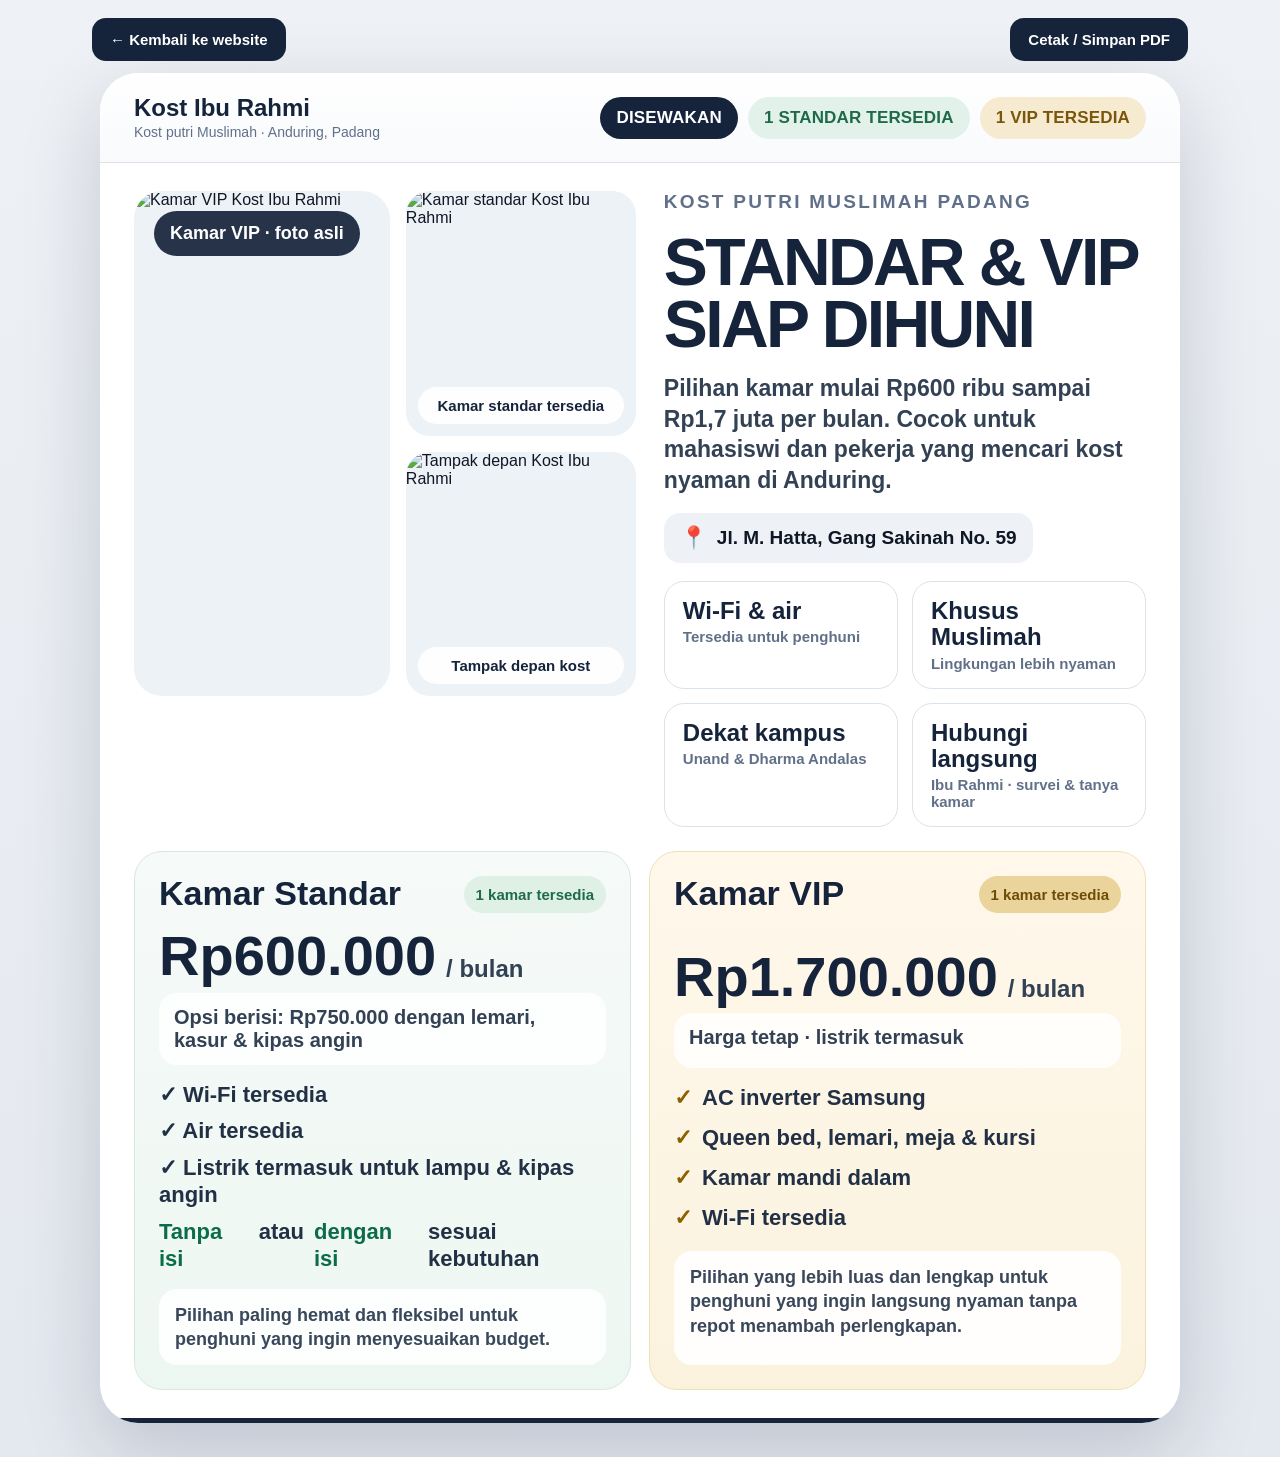
==== flyer-render.html @ 0074df2a "push" ====
<!doctype html>
<html lang="id">
<head>
  <meta charset="utf-8">
  <meta name="viewport" content="width=device-width,initial-scale=1">
  <title>Flyer Kost Ibu Rahmi | Kost Putri Muslimah Padang</title>
  <meta name="description" content="Flyer promosi Kost Ibu Rahmi di Anduring Padang. Tersedia 1 kamar standar mulai Rp600 ribu dan 1 kamar VIP Rp1,7 juta. Khusus putri Muslimah.">
  <meta name="robots" content="noindex,follow">
  <meta property="og:title" content="Kost Putri Muslimah Padang — Standar & VIP Tersedia">
  <meta property="og:description" content="1 kamar standar mulai Rp600 ribu dan 1 kamar VIP Rp1,7 juta. Hubungi Ibu Rahmi untuk survei.">
  <meta property="og:type" content="website">
  <meta property="og:image" content="https://kost.posnew.com/assets/images/og-kost-ibu-rahmi.jpg">
  <link rel="icon" href="file:///mnt/data/kostwork_updated/kostiburahmi-main/assets/images/favicon-32x32.png">
  <style>
    :root{--navy:#15233b;--navy2:#203457;--gold:#d9a441;--paper:#ffffff;--soft:#eef2f6;--muted:#617089;--line:#dce2ea;--green:#2d7d5b;--shadow:0 28px 80px rgba(21,35,59,.18)}
    *{box-sizing:border-box}body{margin:0;background:linear-gradient(180deg,#eef1f5 0%,#e4e8ef 100%);font-family:Inter,Arial,sans-serif;color:#0f1725}
    img{display:block;max-width:100%}.toolbar{max-width:1120px;margin:18px auto 12px;padding:0 12px;display:flex;justify-content:space-between;gap:12px}.toolbar a,.toolbar button{border:0;border-radius:14px;background:var(--navy);color:#fff;padding:13px 18px;font-weight:800;text-decoration:none;cursor:pointer;font-size:15px}.poster{width:min(1080px,calc(100vw - 24px));aspect-ratio:4/5;margin:0 auto 34px;background:var(--paper);border-radius:38px;overflow:hidden;box-shadow:var(--shadow);display:grid;grid-template-rows:auto 1fr auto}.topbar{display:flex;justify-content:space-between;align-items:center;padding:22px 34px;border-bottom:1px solid var(--line);background:linear-gradient(180deg,#fff 0%,#f8fafc 100%)}.topbar-brand strong,.topbar-brand small{display:block}.topbar-brand strong{font-size:24px;line-height:1.1;color:var(--navy)}.topbar-brand small{color:var(--muted);font-size:14px;margin-top:3px}.topbar-badges{display:flex;gap:10px;flex-wrap:wrap;justify-content:flex-end}.tag{padding:11px 16px;border-radius:999px;font-size:17px;font-weight:900;letter-spacing:.01em}.tag.dark{background:var(--navy);color:#fff}.tag.gold{background:#f6ead0;color:#7a560c}.tag.green{background:#e2f2eb;color:#1f6b49}.hero{padding:28px 34px 24px;display:grid;grid-template-columns:1.02fr .98fr;gap:28px;align-items:start}.photo-panel{display:grid;grid-template-columns:1fr 230px;gap:16px}.photo-main{position:relative;border-radius:28px;overflow:hidden;min-height:505px;background:#edf2f7}.photo-main img{width:100%;height:100%;object-fit:cover}.main-badge{position:absolute;left:20px;top:20px;background:rgba(21,35,59,.92);color:#fff;padding:12px 16px;border-radius:999px;font-size:18px;font-weight:900}.photo-side{display:grid;gap:16px}.photo-side figure{position:relative;border-radius:24px;overflow:hidden;min-height:244px;background:#edf2f7;margin:0}.photo-side img{width:100%;height:100%;object-fit:cover}.photo-side figcaption{position:absolute;left:12px;right:12px;bottom:12px;background:rgba(255,255,255,.94);border-radius:999px;padding:10px 12px;text-align:center;font-size:15px;font-weight:800;color:var(--navy)}.hero-copy{display:grid;gap:18px;align-content:start}.eyebrow{font-size:19px;font-weight:900;letter-spacing:.12em;color:var(--muted)}.title{font-size:66px;line-height:.94;letter-spacing:-.04em;color:var(--navy);margin:0}.lead{font-size:23px;line-height:1.32;margin:0;color:#334155;font-weight:700}.location{display:inline-flex;align-items:center;gap:10px;background:#eef2f6;border-radius:16px;padding:12px 16px;font-size:19px;font-weight:800;width:max-content}.location span{font-size:22px}.highlights{display:grid;grid-template-columns:repeat(2,minmax(0,1fr));gap:14px}.highlight{padding:16px 18px;border:1px solid var(--line);border-radius:20px;background:#fff}.highlight strong,.highlight small{display:block}.highlight strong{font-size:24px;line-height:1.1;color:var(--navy)}.highlight small{font-size:15px;color:var(--muted);margin-top:4px;font-weight:700}.rooms{padding:0 34px 28px;display:grid;grid-template-columns:1fr 1fr;gap:18px}.room-card{border-radius:28px;padding:24px;display:grid;gap:16px}.room-card.standard{background:linear-gradient(180deg,#f6faf8 0%,#edf7f2 100%);border:1px solid #d7e8dd}.room-card.vip{background:linear-gradient(180deg,#fff8eb 0%,#fbf2de 100%);border:1px solid #f0e0b4}.room-head{display:flex;justify-content:space-between;align-items:flex-start;gap:12px}.room-head h2{margin:0;font-size:34px;line-height:1;color:var(--navy)}.room-badge{padding:10px 12px;border-radius:999px;font-size:15px;font-weight:900}.room-card.standard .room-badge{background:#dff0e7;color:#1f6b49}.room-card.vip .room-badge{background:#ead49c;color:#6d4c06}.price-stack{display:grid;gap:10px}.price-main{display:flex;align-items:flex-end;gap:10px;flex-wrap:wrap}.price-main strong{font-size:56px;line-height:.95;color:var(--navy)}.price-main span{font-size:24px;font-weight:900;color:#334155}.price-sub{padding:13px 15px;border-radius:18px;background:rgba(255,255,255,.85);font-size:20px;font-weight:800;color:#334155}.room-list{display:grid;gap:9px}.room-list span{display:flex;gap:10px;font-size:22px;line-height:1.25;font-weight:700;color:#223045}.room-list b{color:#0b6d47}.room-list em{font-style:normal;color:#8b5e00}.room-note{padding:14px 16px;border-radius:18px;background:rgba(255,255,255,.9);font-size:18px;line-height:1.35;font-weight:700;color:#39475a}.footer{background:var(--navy);color:#fff;padding:22px 34px;display:grid;grid-template-columns:1.1fr .9fr;gap:18px;align-items:center}.footer-copy h3{margin:0 0 8px;font-size:34px;line-height:1}.footer-copy p{margin:0;color:#d6dce6;font-size:20px;line-height:1.35;font-weight:700}.contact-box{display:flex;justify-content:flex-end;align-items:center;gap:18px}.contact-box img{width:116px;height:116px;border-radius:18px;background:#fff;padding:8px}.contact-box strong,.contact-box small{display:block}.contact-box strong{font-size:42px;line-height:1;color:#fff}.contact-box small{font-size:18px;color:#d7deea;font-weight:700}.site{margin-top:6px;font-size:18px;color:#f1d38a;font-weight:800}@media (max-width:1100px){.poster{width:1080px;transform-origin:top left}.toolbar{padding:0 12px}}@media print{body{background:#fff}.toolbar{display:none}.poster{width:1080px;margin:0;border-radius:0;box-shadow:none}}
  </style>
</head>
<body>
  <div class="toolbar">
    <a href="file:///mnt/data/kostwork_updated/kostiburahmi-main/">← Kembali ke website</a>
    <button onclick="window.print()">Cetak / Simpan PDF</button>
  </div>

  <main class="poster">
    <section class="topbar">
      <div class="topbar-brand">
        <strong>Kost Ibu Rahmi</strong>
        <small>Kost putri Muslimah · Anduring, Padang</small>
      </div>
      <div class="topbar-badges">
        <span class="tag dark">DISEWAKAN</span>
        <span class="tag green">1 STANDAR TERSEDIA</span>
        <span class="tag gold">1 VIP TERSEDIA</span>
      </div>
    </section>

    <section>
      <div class="hero">
        <div class="photo-panel">
          <div class="photo-main">
            <img src="file:///mnt/data/kostwork_updated/kostiburahmi-main/assets/images/kamar-vip-baru-tempat-tidur-800.webp" alt="Kamar VIP Kost Ibu Rahmi">
            <span class="main-badge">Kamar VIP · foto asli</span>
          </div>
          <div class="photo-side">
            <figure>
              <img src="file:///mnt/data/kostwork_updated/kostiburahmi-main/assets/images/kamar-standar-baru-800.webp" alt="Kamar standar Kost Ibu Rahmi">
              <figcaption>Kamar standar tersedia</figcaption>
            </figure>
            <figure>
              <img src="file:///mnt/data/kostwork_updated/kostiburahmi-main/assets/images/kost-ibu-rahmi-tampak-depan-800.webp" alt="Tampak depan Kost Ibu Rahmi">
              <figcaption>Tampak depan kost</figcaption>
            </figure>
          </div>
        </div>

        <div class="hero-copy">
          <div class="eyebrow">KOST PUTRI MUSLIMAH PADANG</div>
          <h1 class="title">STANDAR & VIP<br>SIAP DIHUNI</h1>
          <p class="lead">Pilihan kamar mulai <strong>Rp600 ribu</strong> sampai <strong>Rp1,7 juta</strong> per bulan. Cocok untuk mahasiswi dan pekerja yang mencari kost nyaman di Anduring.</p>
          <div class="location"><span>📍</span>Jl. M. Hatta, Gang Sakinah No. 59</div>
          <div class="highlights">
            <div class="highlight"><strong>Wi-Fi & air</strong><small>Tersedia untuk penghuni</small></div>
            <div class="highlight"><strong>Khusus Muslimah</strong><small>Lingkungan lebih nyaman</small></div>
            <div class="highlight"><strong>Dekat kampus</strong><small>Unand & Dharma Andalas</small></div>
            <div class="highlight"><strong>Hubungi langsung</strong><small>Ibu Rahmi · survei & tanya kamar</small></div>
          </div>
        </div>
      </div>

      <div class="rooms">
        <article class="room-card standard">
          <div class="room-head">
            <h2>Kamar Standar</h2>
            <span class="room-badge">1 kamar tersedia</span>
          </div>
          <div class="price-stack">
            <div class="price-main"><strong>Rp600.000</strong><span>/ bulan</span></div>
            <div class="price-sub">Opsi berisi: <strong>Rp750.000</strong> dengan lemari, kasur & kipas angin</div>
          </div>
          <div class="room-list">
            <span>✓ Wi-Fi tersedia</span>
            <span>✓ Air tersedia</span>
            <span>✓ Listrik termasuk untuk lampu & kipas angin</span>
            <span><b>Tanpa isi</b> atau <b>dengan isi</b> sesuai kebutuhan</span>
          </div>
          <div class="room-note">Pilihan paling hemat dan fleksibel untuk penghuni yang ingin menyesuaikan budget.</div>
        </article>

        <article class="room-card vip">
          <div class="room-head">
            <h2>Kamar VIP</h2>
            <span class="room-badge">1 kamar tersedia</span>
          </div>
          <div class="price-stack">
            <div class="price-main"><strong>Rp1.700.000</strong><span>/ bulan</span></div>
            <div class="price-sub">Harga tetap · listrik termasuk</div>
          </div>
          <div class="room-list">
            <span><em>✓</em> AC inverter Samsung</span>
            <span><em>✓</em> Queen bed, lemari, meja & kursi</span>
            <span><em>✓</em> Kamar mandi dalam</span>
            <span><em>✓</em> Wi-Fi tersedia</span>
          </div>
          <div class="room-note">Pilihan yang lebih luas dan lengkap untuk penghuni yang ingin langsung nyaman tanpa repot menambah perlengkapan.</div>
        </article>
      </div>
    </section>

    <footer class="footer">
      <div class="footer-copy">
        <h3>Survei & cek ketersediaan sekarang</h3>
        <p>Hubungi Ibu Rahmi untuk menanyakan kamar yang masih kosong, jadwal survei, dan informasi lengkap lainnya.</p>
        <div class="site">kost.posnew.com · Flyer siap untuk promosi Facebook</div>
      </div>
      <div class="contact-box">
        <img src="file:///mnt/data/kostwork_updated/kostiburahmi-main/assets/images/qr-whatsapp.png" alt="QR WhatsApp Ibu Rahmi">
        <div>
          <small>WhatsApp Ibu Rahmi</small>
          <strong>0852-6290-4213</strong>
          <small>Klik / scan untuk langsung chat</small>
        </div>
      </div>
    </footer>
  </main>

  <script>
    const poster=document.querySelector('.poster');
    function fit(){
      if(innerWidth<1100) poster.style.transform=`scale(${(innerWidth-24)/1080})`;
      else poster.style.transform='none';
    }
    fit();
    addEventListener('resize',fit);
  </script>
</body>
</html>
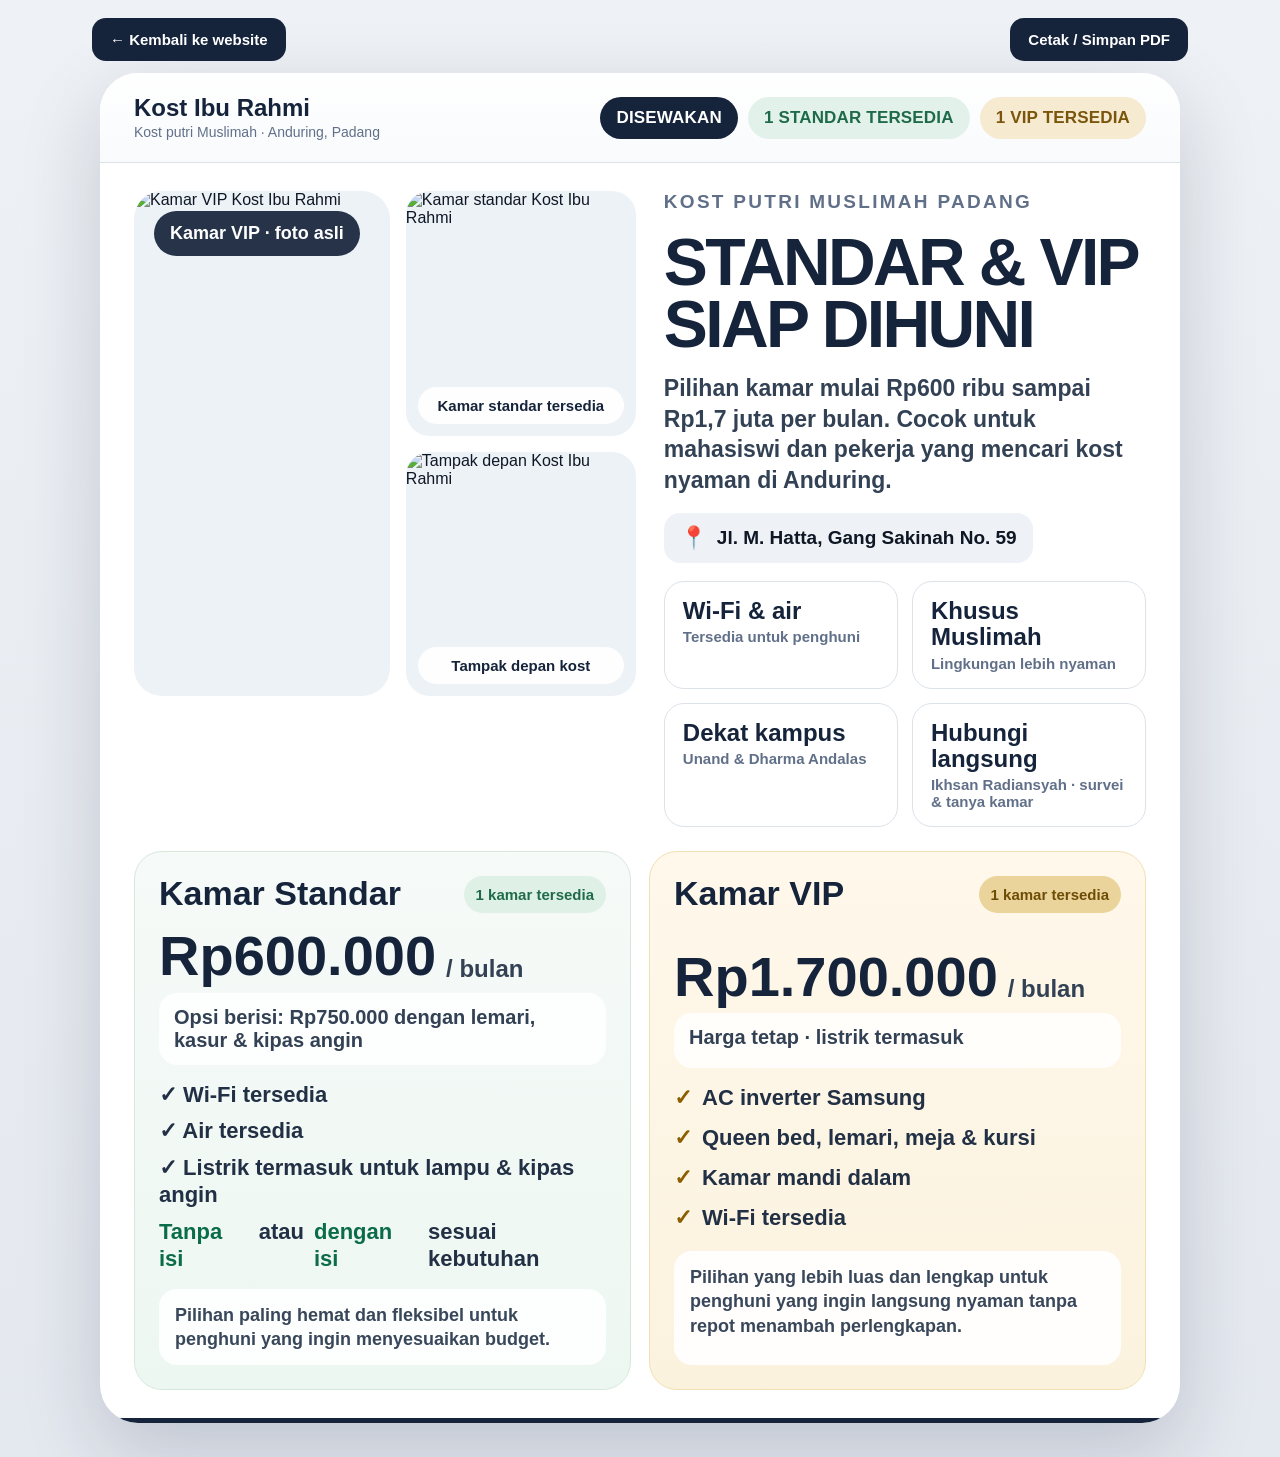
==== commit 6de7724b: "push" ====
--- a/flyer-render.html
+++ b/flyer-render.html
@@ -7,7 +7,7 @@
   <meta name="description" content="Flyer promosi Kost Ibu Rahmi di Anduring Padang. Tersedia 1 kamar standar mulai Rp600 ribu dan 1 kamar VIP Rp1,7 juta. Khusus putri Muslimah.">
   <meta name="robots" content="noindex,follow">
   <meta property="og:title" content="Kost Putri Muslimah Padang — Standar & VIP Tersedia">
-  <meta property="og:description" content="1 kamar standar mulai Rp600 ribu dan 1 kamar VIP Rp1,7 juta. Hubungi Ibu Rahmi untuk survei.">
+  <meta property="og:description" content="1 kamar standar mulai Rp600 ribu dan 1 kamar VIP Rp1,7 juta. Hubungi Ikhsan Radiansyah untuk survei.">
   <meta property="og:type" content="website">
   <meta property="og:image" content="https://kost.posnew.com/assets/images/og-kost-ibu-rahmi.jpg">
   <link rel="icon" href="file:///mnt/data/kostwork_updated/kostiburahmi-main/assets/images/favicon-32x32.png">
@@ -64,7 +64,7 @@
             <div class="highlight"><strong>Wi-Fi & air</strong><small>Tersedia untuk penghuni</small></div>
             <div class="highlight"><strong>Khusus Muslimah</strong><small>Lingkungan lebih nyaman</small></div>
             <div class="highlight"><strong>Dekat kampus</strong><small>Unand & Dharma Andalas</small></div>
-            <div class="highlight"><strong>Hubungi langsung</strong><small>Ibu Rahmi · survei & tanya kamar</small></div>
+            <div class="highlight"><strong>Hubungi langsung</strong><small>Ikhsan Radiansyah · survei & tanya kamar</small></div>
           </div>
         </div>
       </div>
@@ -111,14 +111,14 @@
     <footer class="footer">
       <div class="footer-copy">
         <h3>Survei & cek ketersediaan sekarang</h3>
-        <p>Hubungi Ibu Rahmi untuk menanyakan kamar yang masih kosong, jadwal survei, dan informasi lengkap lainnya.</p>
+        <p>Hubungi Ikhsan Radiansyah untuk menanyakan kamar yang masih kosong, jadwal survei, dan informasi lengkap lainnya.</p>
         <div class="site">kost.posnew.com · Flyer siap untuk promosi Facebook</div>
       </div>
       <div class="contact-box">
-        <img src="file:///mnt/data/kostwork_updated/kostiburahmi-main/assets/images/qr-whatsapp.png" alt="QR WhatsApp Ibu Rahmi">
+        <img src="file:///mnt/data/kostwork_updated/kostiburahmi-main/assets/images/qr-whatsapp.png" alt="QR WhatsApp Ikhsan Radiansyah">
         <div>
-          <small>WhatsApp Ibu Rahmi</small>
-          <strong>0852-6290-4213</strong>
+          <small>WhatsApp Ikhsan Radiansyah</small>
+          <strong>0821-6060-0763</strong>
           <small>Klik / scan untuk langsung chat</small>
         </div>
       </div>
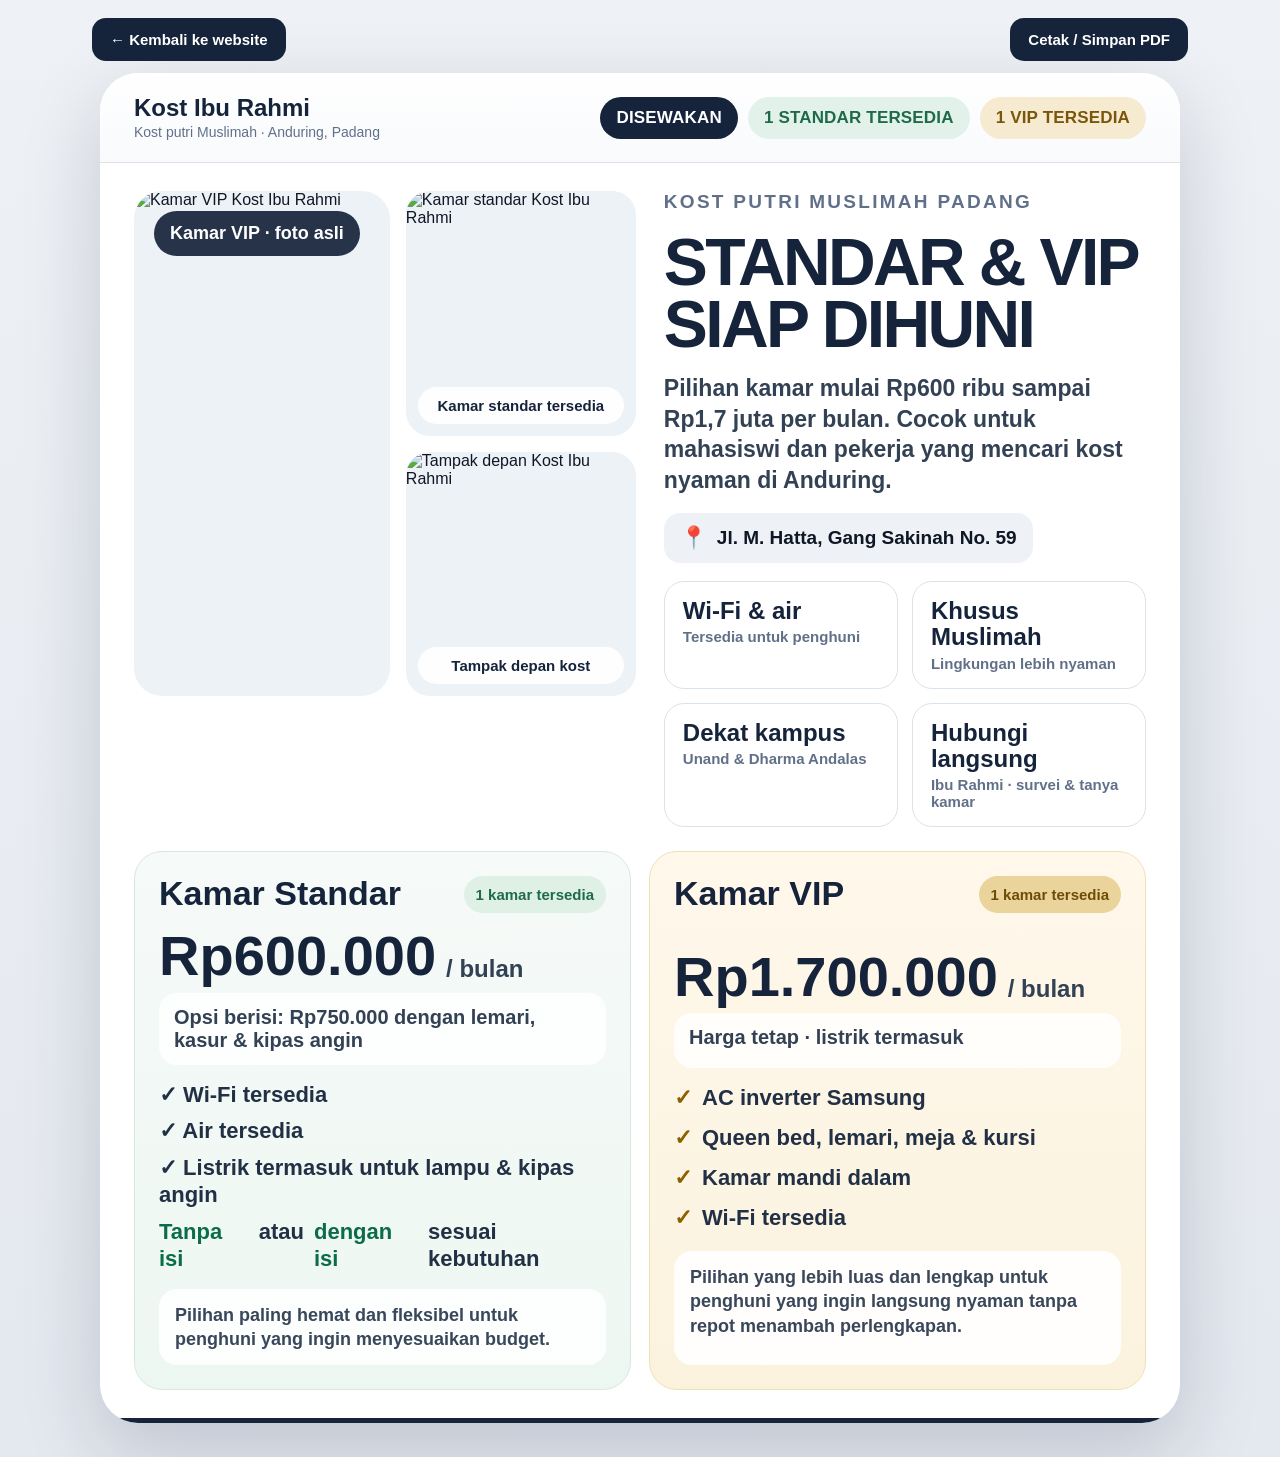
==== commit a56aab27: "push" ====
--- a/flyer-render.html
+++ b/flyer-render.html
@@ -4,10 +4,10 @@
   <meta charset="utf-8">
   <meta name="viewport" content="width=device-width,initial-scale=1">
   <title>Flyer Kost Ibu Rahmi | Kost Putri Muslimah Padang</title>
-  <meta name="description" content="Flyer promosi Kost Ibu Rahmi di Anduring Padang. Tersedia 1 kamar standar mulai Rp600 ribu dan 1 kamar VIP Rp1,7 juta. Khusus putri Muslimah.">
+  <meta name="description" content="Flyer promosi Kost Ibu Rahmi di Anduring Padang. Tersedia 2 kamar standar tersedia (1 kamar mandi luar dan 1 kamar mandi dalam) serta 1 kamar VIP Rp1,7 juta. Khusus putri Muslimah.">
   <meta name="robots" content="noindex,follow">
   <meta property="og:title" content="Kost Putri Muslimah Padang — Standar & VIP Tersedia">
-  <meta property="og:description" content="1 kamar standar mulai Rp600 ribu dan 1 kamar VIP Rp1,7 juta. Hubungi Ikhsan Radiansyah untuk survei.">
+  <meta property="og:description" content="2 kamar standar tersedia (1 kamar mandi luar dan 1 kamar mandi dalam) serta 1 kamar VIP Rp1,7 juta. Hubungi Ibu Rahmi untuk survei.">
   <meta property="og:type" content="website">
   <meta property="og:image" content="https://kost.posnew.com/assets/images/og-kost-ibu-rahmi.jpg">
   <link rel="icon" href="file:///mnt/data/kostwork_updated/kostiburahmi-main/assets/images/favicon-32x32.png">
@@ -64,7 +64,7 @@
             <div class="highlight"><strong>Wi-Fi & air</strong><small>Tersedia untuk penghuni</small></div>
             <div class="highlight"><strong>Khusus Muslimah</strong><small>Lingkungan lebih nyaman</small></div>
             <div class="highlight"><strong>Dekat kampus</strong><small>Unand & Dharma Andalas</small></div>
-            <div class="highlight"><strong>Hubungi langsung</strong><small>Ikhsan Radiansyah · survei & tanya kamar</small></div>
+            <div class="highlight"><strong>Hubungi langsung</strong><small>Ibu Rahmi · survei & tanya kamar</small></div>
           </div>
         </div>
       </div>
@@ -111,14 +111,14 @@
     <footer class="footer">
       <div class="footer-copy">
         <h3>Survei & cek ketersediaan sekarang</h3>
-        <p>Hubungi Ikhsan Radiansyah untuk menanyakan kamar yang masih kosong, jadwal survei, dan informasi lengkap lainnya.</p>
+        <p>Hubungi Ibu Rahmi untuk menanyakan kamar yang masih kosong, jadwal survei, dan informasi lengkap lainnya.</p>
         <div class="site">kost.posnew.com · Flyer siap untuk promosi Facebook</div>
       </div>
       <div class="contact-box">
-        <img src="file:///mnt/data/kostwork_updated/kostiburahmi-main/assets/images/qr-whatsapp.png" alt="QR WhatsApp Ikhsan Radiansyah">
+        <img src="file:///mnt/data/kostwork_updated/kostiburahmi-main/assets/images/qr-whatsapp.png" alt="QR WhatsApp Ibu Rahmi">
         <div>
-          <small>WhatsApp Ikhsan Radiansyah</small>
-          <strong>0821-6060-0763</strong>
+          <small>WhatsApp Ibu Rahmi</small>
+          <strong>0852-6290-4213</strong>
           <small>Klik / scan untuk langsung chat</small>
         </div>
       </div>
